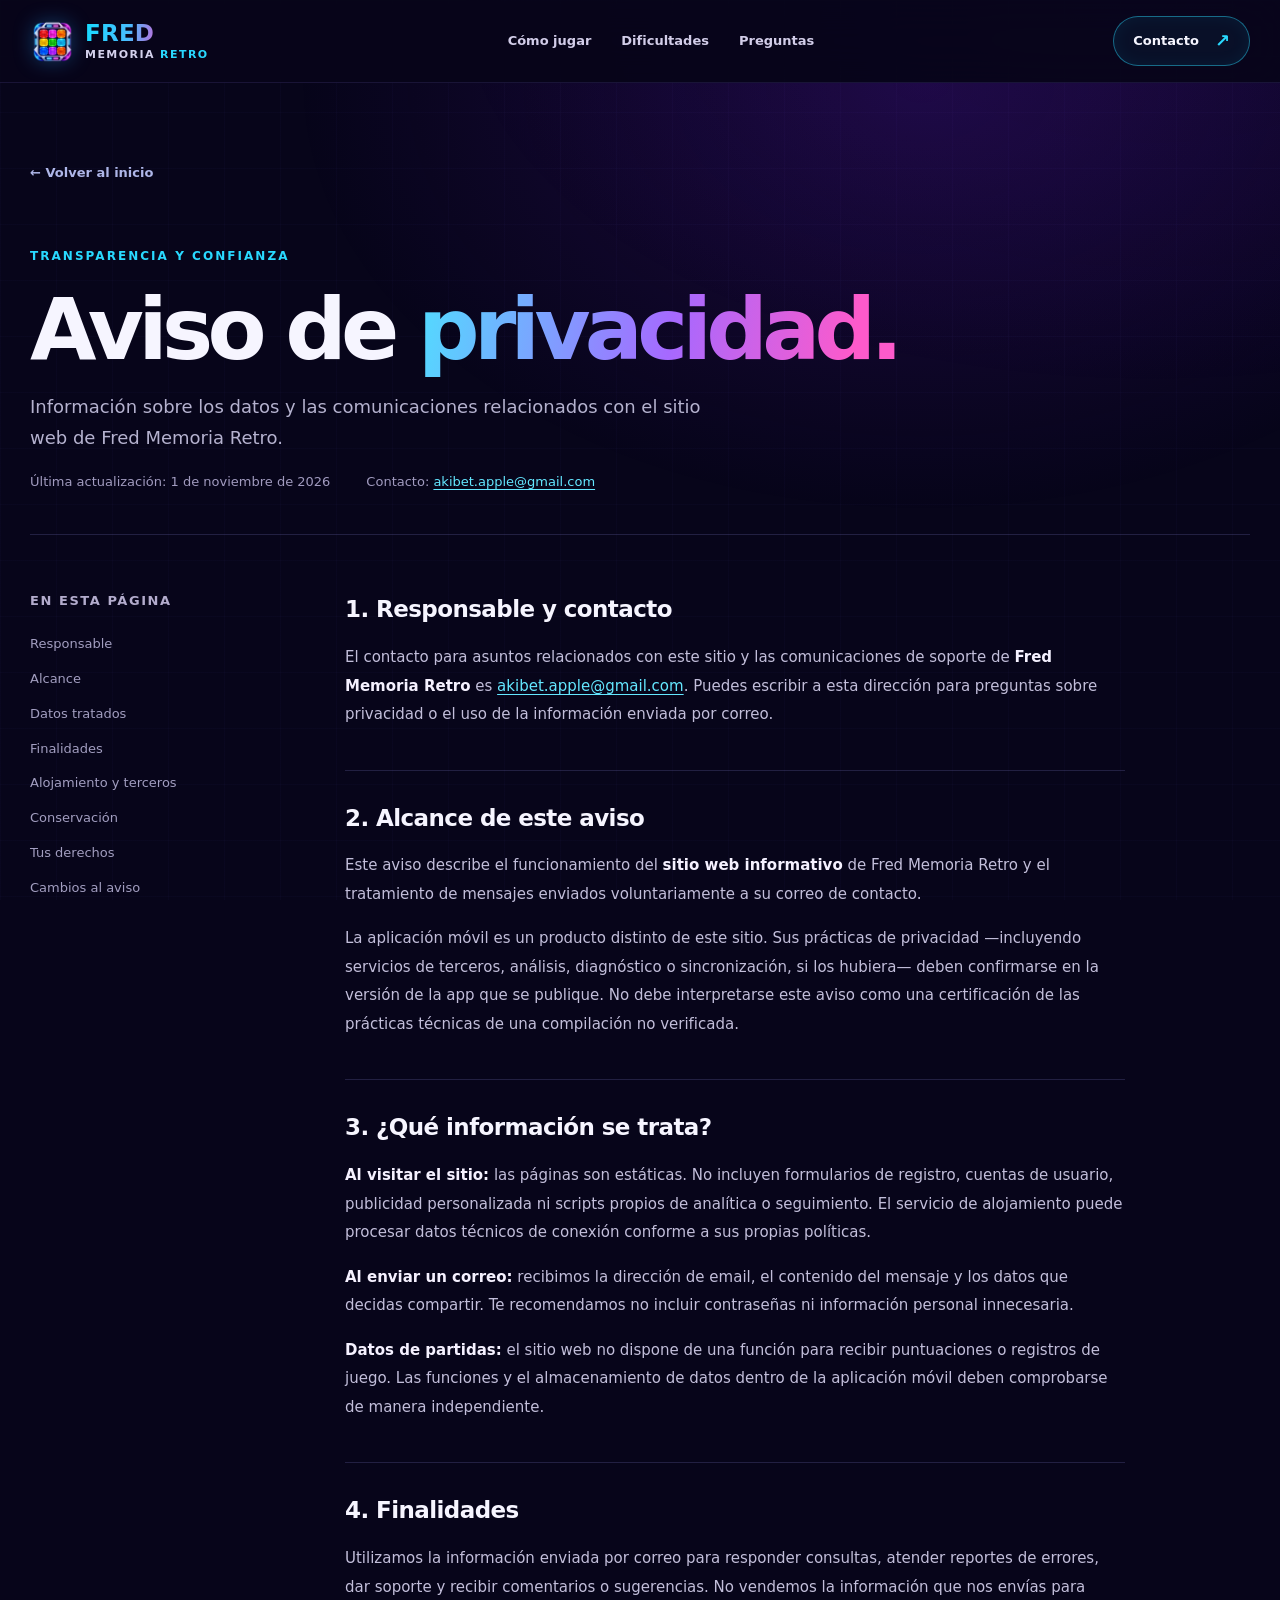
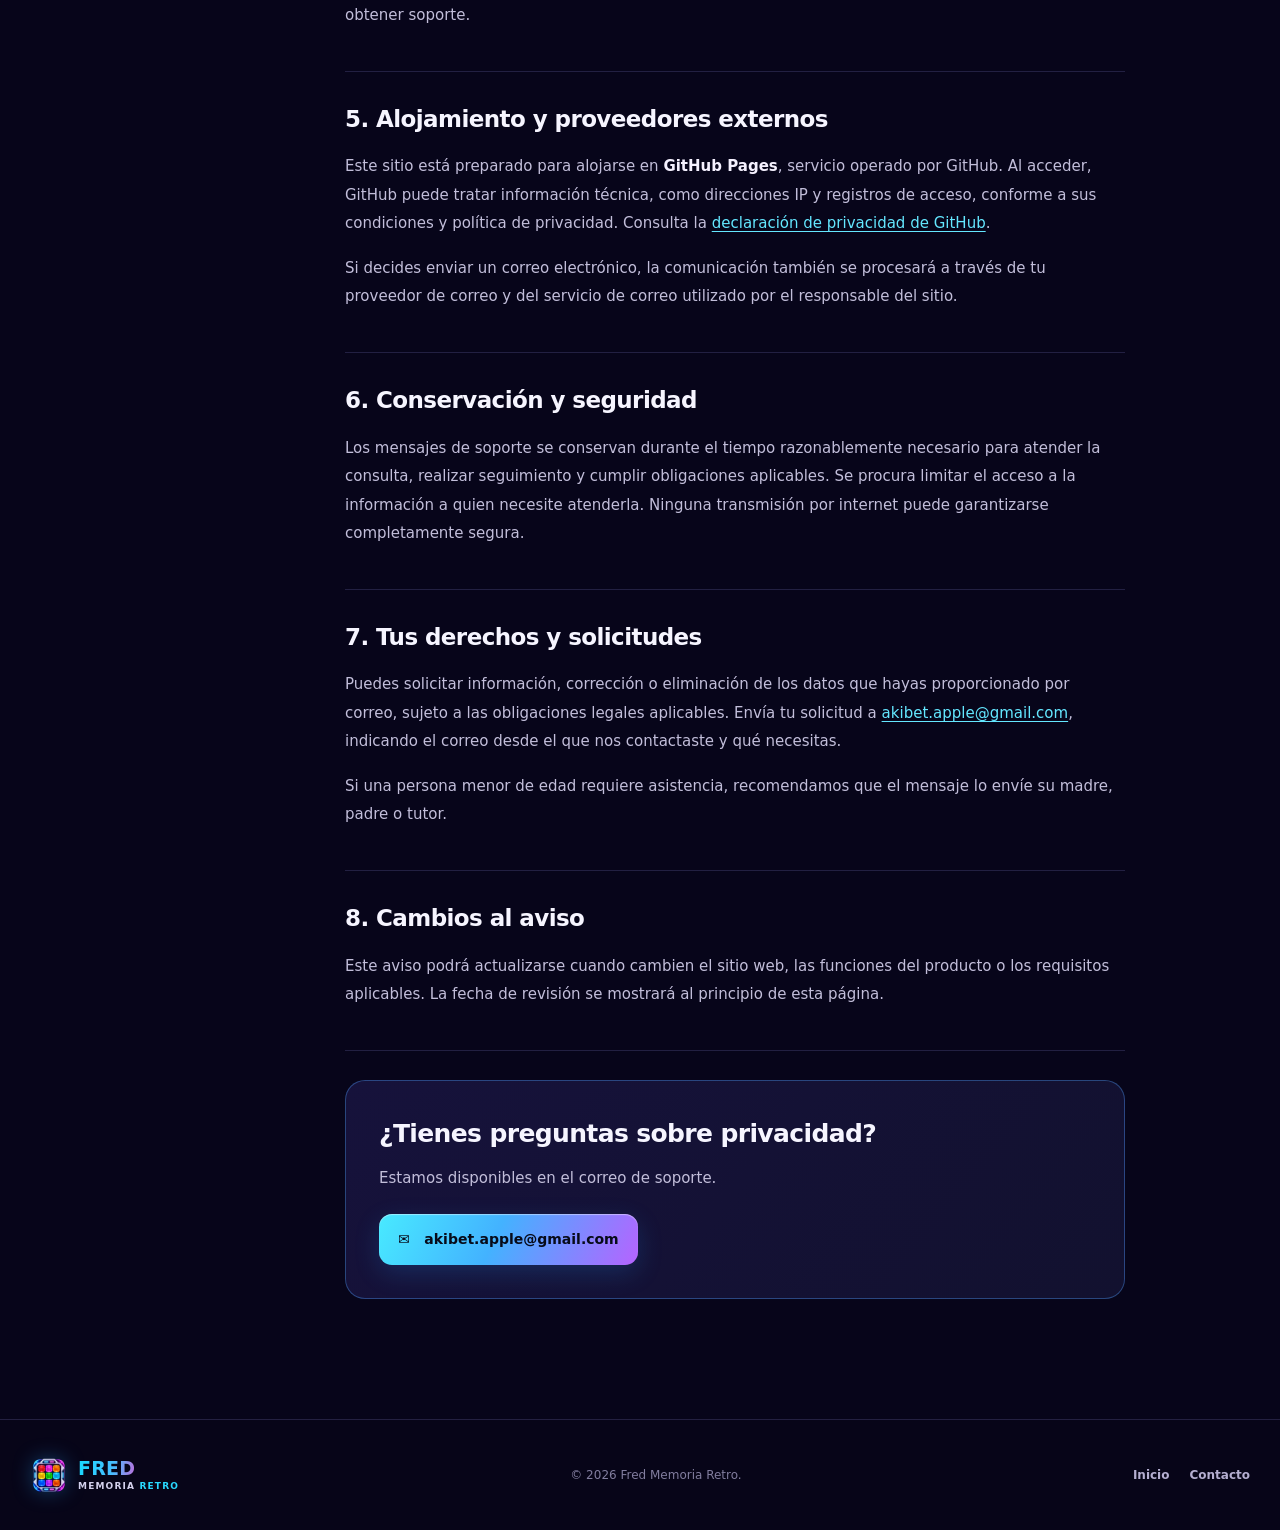
==== privacidad.html @ 67a166d5 "Add files via upload" ====
<!doctype html>
<html lang="es">
<head>
  <meta charset="utf-8">
  <meta name="viewport" content="width=device-width, initial-scale=1">
  <meta name="theme-color" content="#09051c">
  <meta name="description" content="Conoce el aviso de privacidad del sitio oficial de Fred Memoria Retro y cómo se tratan las comunicaciones de soporte.">
  <meta name="color-scheme" content="dark">
  <link rel="icon" type="image/png" href="assets/favicon.png">
  <link rel="stylesheet" href="styles.css">
  <title>Aviso de privacidad | Fred Memoria Retro</title>
</head>
<body>
  <a class="skip-link" href="#contenido">Saltar al contenido</a>
  <div class="site-shell">
    <header class="site-header">
      <div class="container header-inner">
        <a class="brand" href="./" aria-label="Fred Memoria Retro, inicio">
          <img src="assets/favicon.png" alt="" width="45" height="45">
          <span class="brand-name"><strong>FRED</strong><span>MEMORIA <em>RETRO</em></span></span>
        </a>
        <nav class="site-nav" aria-label="Navegación principal"><a href="./#como-jugar">Cómo jugar</a><a href="./#dificultades">Dificultades</a><a href="./#preguntas">Preguntas</a></nav>
        <a class="header-contact" href="mailto:akibet.apple@gmail.com?subject=Privacidad%20Fred%20Memoria%20Retro">Contacto <span aria-hidden="true">↗</span></a>
      </div>
    </header>
    <main id="contenido" class="privacy-main">
      <div class="container privacy-layout">
        <div class="privacy-hero">
          <a class="back-link" href="./">← Volver al inicio</a>
          <span class="section-label">TRANSPARENCIA Y CONFIANZA</span>
          <h1>Aviso de <span class="gradient-title">privacidad.</span></h1>
          <p>Información sobre los datos y las comunicaciones relacionados con el sitio web de Fred Memoria Retro.</p>
          <div class="privacy-meta"><span>Última actualización: 1 de noviembre de 2026</span><span>Contacto: <a href="mailto:akibet.apple@gmail.com">akibet.apple@gmail.com</a></span></div>
        </div>
        <div class="privacy-content">
          <aside class="privacy-sidebar" aria-label="Contenido del aviso"><h2>En esta página</h2><a href="#responsable">Responsable</a><a href="#alcance">Alcance</a><a href="#datos">Datos tratados</a><a href="#finalidades">Finalidades</a><a href="#terceros">Alojamiento y terceros</a><a href="#conservacion">Conservación</a><a href="#derechos">Tus derechos</a><a href="#cambios">Cambios al aviso</a></aside>
          <article class="privacy-article">
            <section id="responsable"><h2>1. Responsable y contacto</h2><p>El contacto para asuntos relacionados con este sitio y las comunicaciones de soporte de <strong>Fred Memoria Retro</strong> es <a href="mailto:akibet.apple@gmail.com">akibet.apple@gmail.com</a>. Puedes escribir a esta dirección para preguntas sobre privacidad o el uso de la información enviada por correo.</p></section>
            <section id="alcance"><h2>2. Alcance de este aviso</h2><p>Este aviso describe el funcionamiento del <strong>sitio web informativo</strong> de Fred Memoria Retro y el tratamiento de mensajes enviados voluntariamente a su correo de contacto.</p><p>La aplicación móvil es un producto distinto de este sitio. Sus prácticas de privacidad —incluyendo servicios de terceros, análisis, diagnóstico o sincronización, si los hubiera— deben confirmarse en la versión de la app que se publique. No debe interpretarse este aviso como una certificación de las prácticas técnicas de una compilación no verificada.</p></section>
            <section id="datos"><h2>3. ¿Qué información se trata?</h2><p><strong>Al visitar el sitio:</strong> las páginas son estáticas. No incluyen formularios de registro, cuentas de usuario, publicidad personalizada ni scripts propios de analítica o seguimiento. El servicio de alojamiento puede procesar datos técnicos de conexión conforme a sus propias políticas.</p><p><strong>Al enviar un correo:</strong> recibimos la dirección de email, el contenido del mensaje y los datos que decidas compartir. Te recomendamos no incluir contraseñas ni información personal innecesaria.</p><p><strong>Datos de partidas:</strong> el sitio web no dispone de una función para recibir puntuaciones o registros de juego. Las funciones y el almacenamiento de datos dentro de la aplicación móvil deben comprobarse de manera independiente.</p></section>
            <section id="finalidades"><h2>4. Finalidades</h2><p>Utilizamos la información enviada por correo para responder consultas, atender reportes de errores, dar soporte y recibir comentarios o sugerencias. No vendemos la información que nos envías para obtener soporte.</p></section>
            <section id="terceros"><h2>5. Alojamiento y proveedores externos</h2><p>Este sitio está preparado para alojarse en <strong>GitHub Pages</strong>, servicio operado por GitHub. Al acceder, GitHub puede tratar información técnica, como direcciones IP y registros de acceso, conforme a sus condiciones y política de privacidad. Consulta la <a href="https://docs.github.com/es/site-policy/privacy-policies/github-general-privacy-statement" target="_blank" rel="noopener noreferrer">declaración de privacidad de GitHub</a>.</p><p>Si decides enviar un correo electrónico, la comunicación también se procesará a través de tu proveedor de correo y del servicio de correo utilizado por el responsable del sitio.</p></section>
            <section id="conservacion"><h2>6. Conservación y seguridad</h2><p>Los mensajes de soporte se conservan durante el tiempo razonablemente necesario para atender la consulta, realizar seguimiento y cumplir obligaciones aplicables. Se procura limitar el acceso a la información a quien necesite atenderla. Ninguna transmisión por internet puede garantizarse completamente segura.</p></section>
            <section id="derechos"><h2>7. Tus derechos y solicitudes</h2><p>Puedes solicitar información, corrección o eliminación de los datos que hayas proporcionado por correo, sujeto a las obligaciones legales aplicables. Envía tu solicitud a <a href="mailto:akibet.apple@gmail.com?subject=Solicitud%20de%20privacidad%20Fred%20Memoria%20Retro">akibet.apple@gmail.com</a>, indicando el correo desde el que nos contactaste y qué necesitas.</p><p>Si una persona menor de edad requiere asistencia, recomendamos que el mensaje lo envíe su madre, padre o tutor.</p></section>
            <section id="cambios"><h2>8. Cambios al aviso</h2><p>Este aviso podrá actualizarse cuando cambien el sitio web, las funciones del producto o los requisitos aplicables. La fecha de revisión se mostrará al principio de esta página.</p></section>
            <div class="privacy-end"><h2>¿Tienes preguntas sobre privacidad?</h2><p>Estamos disponibles en el correo de soporte.</p><a class="btn btn-primary" href="mailto:akibet.apple@gmail.com?subject=Consulta%20de%20privacidad%20Fred%20Memoria%20Retro">✉ &nbsp; akibet.apple@gmail.com</a></div>
          </article>
        </div>
      </div>
    </main>
    <footer class="site-footer"><div class="container footer-inner"><a class="brand footer-brand" href="./" aria-label="Volver al inicio"><img src="assets/favicon.png" alt="" width="38" height="38"><span class="brand-name"><strong>FRED</strong><span>MEMORIA <em>RETRO</em></span></span></a><p>© 2026 Fred Memoria Retro.</p><div class="footer-links"><a href="./">Inicio</a><a href="mailto:akibet.apple@gmail.com">Contacto</a></div></div></footer>
  </div>
</body>
</html>
---- styles.css ----
/* FRED MEMORIA RETRO — sitio estático sin bibliotecas externas */
:root {
  --bg: #07051a;
  --panel: #100c2d;
  --panel-2: #151036;
  --text: #f6f5ff;
  --muted: #b5b2cf;
  --soft: #817d9e;
  --cyan: #29d9ff;
  --pink: #ff43de;
  --purple: #9551ff;
  --orange: #ffc359;
  --green: #50f69c;
  --line: rgba(156, 148, 239, .19);
  --radius: 23px;
  --max: 1220px;
}
*, *::before, *::after { box-sizing: border-box; }
html { scroll-behavior: smooth; scroll-padding-top: 112px; }
body { margin: 0; color: var(--text); background: var(--bg); font-family: system-ui, -apple-system, BlinkMacSystemFont, "Segoe UI", Arial, sans-serif; line-height: 1.6; }
body::before { content: ""; position: fixed; inset: 0; pointer-events: none; z-index: -1; background: radial-gradient(ellipse 1000px 550px at 90% 0%, rgba(72,16,163,.12), transparent 70%), linear-gradient(rgba(81,79,184,.045) 1px, transparent 1px), linear-gradient(90deg, rgba(81,79,184,.045) 1px, transparent 1px); background-size: auto, 56px 56px, 56px 56px; }
img { max-width: 100%; height: auto; }
a { color: inherit; text-decoration: none; }
button, a { -webkit-tap-highlight-color: transparent; }
a:focus-visible, summary:focus-visible { outline: 3px solid var(--cyan); outline-offset: 4px; border-radius: 4px; }
figure, h1, h2, h3, p { margin-top: 0; }
.container { width: min(calc(100% - 56px), var(--max)); margin-inline: auto; }
.skip-link { position: fixed; z-index: 500; inset: 10px auto auto 10px; padding: 12px 18px; border-radius: 12px; background: white; color: #110e24; transform: translateY(-160%); }
.skip-link:focus { transform: translateY(0); }
.visually-hidden { position: absolute !important; width: 1px; height: 1px; padding: 0; margin: -1px; overflow: hidden; clip: rect(0, 0, 0, 0); white-space: nowrap; border: 0; }
.site-shell { overflow: clip; }
.site-header { position: sticky; top: 0; z-index: 100; border-bottom: 1px solid rgba(146,130,255,.13); background: rgba(8,6,26,.83); backdrop-filter: blur(22px); -webkit-backdrop-filter: blur(22px); }
.header-inner { display: flex; align-items: center; gap: 36px; min-height: 82px; }
.brand { display: inline-flex; align-items: center; gap: 10px; flex: none; }
.brand img { width: 45px; height: 45px; object-fit: contain; filter: drop-shadow(0 0 10px rgba(36,169,255,.32)); }
.brand-name { display: flex; flex-direction: column; font-weight: 900; line-height: 1; letter-spacing: -.04em; }
.brand-name strong { font-size: 23px; letter-spacing: .01em; line-height: 1; background: linear-gradient(100deg,#17dbff,#47bdff 35%,#fa45c8 69%,#ffcf53); -webkit-background-clip: text; background-clip: text; color: transparent; }
.brand-name span { margin-top: 4px; font-size: 11px; letter-spacing: .13em; color: #d4d1ec; }
.brand-name em { font-style: normal; color: var(--cyan); }
.site-nav { display: flex; flex: 1; justify-content: center; gap: clamp(15px,2.4vw,30px); white-space: nowrap; }
.site-nav a { color: #d2cde9; font-weight: 650; font-size: 13px; transition: color .2s; }
.site-nav a:hover, .footer-links a:hover, .privacy-sidebar a:hover { color: var(--cyan); }
.header-contact { display: inline-flex; gap: 16px; align-items: center; justify-content: center; border: 1px solid rgba(41,217,255,.45); border-radius: 50px; padding: 10px 19px; font-size: 13px; font-weight: 800; background: rgba(41,217,255,.06); box-shadow: inset 0 0 17px rgba(41,217,255,.06); }
.header-contact span { color: var(--cyan); font-size: 18px; }
.header-contact:hover { border-color: var(--cyan); background: rgba(41,217,255,.13); }
.hero { position: relative; padding: 92px 0 86px; background: radial-gradient(ellipse 700px 550px at 78% 42%, rgba(56,18,154,.25), transparent 75%); }
.ambient { position: absolute; pointer-events: none; width: 410px; height: 410px; filter: blur(95px); opacity: .22; border-radius: 50%; }
.ambient-one { top: 0; right: -190px; background: #ac29ff; }
.ambient-two { bottom: 8%; left: -240px; background: #036fff; }
.hero-content { position: relative; display: grid; grid-template-columns: minmax(0,.91fr) minmax(0,1.09fr); align-items: center; gap: 28px; }
.hero-copy { position: relative; z-index: 2; padding: 20px 0; }
.eyebrow, .section-label { display: inline-flex; align-items: center; gap: 10px; color: var(--cyan); font-size: 12px; font-weight: 900; letter-spacing: .17em; }
.eyebrow { padding: 8px 14px; border: 1px solid rgba(41,217,255,.26); border-radius: 30px; color: #94edff; background: rgba(18,91,153,.13); }
.eyebrow-dot, .live-light { width: 7px; height: 7px; background: var(--green); box-shadow: 0 0 14px var(--green); border-radius: 50%; display: inline-block; }
.hero h1 { max-width: 680px; font-size: clamp(47px,5.25vw,78px); line-height: 1.055; letter-spacing: -.065em; margin: 26px 0 23px; font-weight: 900; }
.gradient-title { background: linear-gradient(100deg,#51ddff 0%,#a669ff 53%,#fd5acb 90%); color: transparent; -webkit-background-clip: text; background-clip: text; }
.hero-copy > p { max-width: 480px; color: #bcb9d5; font-size: 17px; line-height: 1.83; margin-bottom: 31px; }
.hero-copy > p strong { color: #f5f2ff; }
.hero-actions { display: flex; flex-wrap: wrap; gap: 12px; }
.btn { display: inline-flex; justify-content: center; align-items: center; min-height: 51px; padding: 13px 19px; gap: 12px; border-radius: 13px; font-weight: 850; line-height: 1.2; font-size: 14px; transition: transform .2s, background-color .2s, box-shadow .2s; }
.btn:hover { transform: translateY(-3px); }
.btn-primary { color: #070b1a; background: linear-gradient(115deg,#48eaff,#43b2ff 45%,#b663ff); box-shadow: 0 8px 26px rgba(36,147,255,.19), inset 0 1px 1px rgba(255,255,255,.45); }
.btn-primary:hover { box-shadow: 0 9px 36px rgba(63,178,255,.36); }
.btn-outline { border: 1px solid rgba(165,156,244,.37); background: rgba(255,255,255,.035); color: #f8f7ff; }
.btn-outline:hover { background: rgba(155,133,255,.15); }
.hero-mini-stats { display: flex; gap: 16px; align-items: center; margin-top: 36px; color: #9792b5; font-size: 12px; font-weight: 750; text-transform: uppercase; letter-spacing: .045em; }
.hero-mini-stats b { color: var(--orange); font-size: 20px; margin-right: 5px; }
.tiny-divider { width: 1px; height: 22px; background: rgba(154,147,244,.3); }
.hero-art { position: relative; margin: 0 -35px 0 0; border: 1px solid rgba(78,112,248,.36); background: #0d0733; border-radius: 27px; overflow: hidden; transform: perspective(1000px) rotateY(-3deg); box-shadow: 0 34px 100px rgba(4,3,17,.7), 0 0 65px rgba(118,38,242,.13); }
.hero-art::after { content: ""; pointer-events: none; position: absolute; inset: 0; background: linear-gradient(0deg, rgba(7,5,28,.64) 0%,transparent 28%); }
.hero-art img { display: block; width: 100%; height: auto; }
.hero-art figcaption { position: absolute; z-index: 1; left: 24px; bottom: 17px; display: flex; gap: 10px; align-items: center; font-size: 10px; letter-spacing: .2em; font-weight: 900; color: #e2def6; }
.floating-icon { position: absolute; z-index: 2; display: grid; place-items: center; width: 124px; aspect-ratio: 1; padding: 10px; border-radius: 24px; border: 1px solid rgba(255,255,255,.18); background: linear-gradient(180deg,rgba(12,11,40,.92),rgba(19,15,56,.82)); box-shadow: 0 18px 40px rgba(5,4,20,.45), 0 0 32px rgba(54,195,255,.15); backdrop-filter: blur(10px); -webkit-backdrop-filter: blur(10px); }
.floating-icon::after { content: ""; position: absolute; inset: 0; border-radius: inherit; pointer-events: none; box-shadow: inset 0 0 0 1px rgba(255,255,255,.05); }
.floating-icon img { width: 100%; height: 100%; object-fit: contain; filter: drop-shadow(0 0 14px rgba(71,157,255,.15)); }
.floating-icon span { position: absolute; left: 10px; right: 10px; bottom: 10px; text-align: center; font-size: 10px; font-weight: 900; letter-spacing: .15em; color: #ecf7ff; text-shadow: 0 1px 10px rgba(0,0,0,.5); }
.icon-board { top: 22px; right: 22px; }
.icon-trophy { right: 22px; bottom: 56px; }
.floating-icon:hover { transform: translateY(-4px); }
.hero-bottom-line { position: absolute; inset: auto 0 0; height: 1px; background: linear-gradient(90deg,transparent,rgba(85,106,255,.42),rgba(245,56,221,.35),transparent); }
.feature-strip { border-bottom: 1px solid var(--line); background: #0b0821; }
.feature-strip-inner { min-height: 79px; display: flex; align-items: center; justify-content: space-between; gap: 22px; }
.feature-strip span { white-space: nowrap; color: #b5b1d2; font-size: 12px; font-weight: 850; letter-spacing: .13em; }
.diamond { display: inline-block; width: 8px; height: 8px; background: var(--pink); transform: rotate(45deg); margin-right: 16px; box-shadow: 0 0 12px rgba(255,67,222,.8); }
.feature-strip span:nth-child(2) .diamond { background: var(--cyan); box-shadow: 0 0 12px rgba(41,217,255,.8); }
.feature-strip span:nth-child(3) .diamond { background: var(--orange); box-shadow: 0 0 12px rgba(255,195,89,.8); }
.section { padding: 105px 0; }
.split-section { display: grid; grid-template-columns: minmax(0,.82fr) minmax(0,1.18fr); align-items: center; gap: clamp(30px,5vw,76px); }
.section h2 { font-size: clamp(36px,4.6vw,60px); line-height: 1.12; letter-spacing: -.05em; font-weight: 900; margin: 18px 0 22px; }
.text-cyan { color: var(--cyan); }
.text-pink { color: #ff6de2; }
.section-lede, .section-heading > p, .gallery-heading > p, .faq-intro > p { font-size: 16px; line-height: 1.82; color: var(--muted); }
.steps { list-style: none; padding: 0; margin: 31px 0 0; }
.steps li { display: flex; gap: 17px; padding: 22px 0; border-top: 1px solid var(--line); }
.steps li:last-child { border-bottom: 1px solid var(--line); }
.step-num { flex: 0 0 45px; height: 45px; display: grid; place-items: center; border: 1px solid rgba(41,217,255,.3); background: #0e1e39; color: #68eaff; border-radius: 13px; font-weight: 900; font-size: 14px; }
.steps h3 { margin: 1px 0 4px; font-size: 17px; }
.steps p { margin: 0; font-size: 14px; color: var(--muted); line-height: 1.7; }
.art-frame { position: relative; margin: 0; padding: 9px; border: 1px solid rgba(88,105,238,.36); background: linear-gradient(145deg,rgba(87,46,179,.35),rgba(20,14,63,.6)); border-radius: 27px; box-shadow: 0 25px 75px rgba(3,2,18,.32),0 0 50px rgba(151,50,248,.1); }
.art-frame img { display: block; border-radius: 20px; width: 100%; }
.art-frame figcaption, .modes-image figcaption { padding: 13px 9px 4px; text-align: center; font-size: 10px; letter-spacing: .15em; font-weight: 850; color: #9e96c6; }
.section-modes { position: relative; background: linear-gradient(180deg,#09061e,#110a32 56%,#0b071e); border-block: 1px solid rgba(149,81,255,.1); }
.section-modes::before { content: ""; position: absolute; inset: 0; z-index: 0; pointer-events: none; background: radial-gradient(ellipse 700px 380px at 50% 26%, rgba(107,37,242,.11),transparent 80%); }
.section-modes .container { position: relative; }
.section-heading { margin-bottom: 39px; }
.section-heading.centered { max-width: 800px; text-align: center; margin: 0 auto 43px; }
.section-heading h2 { margin-bottom: 16px; }
.section-heading > p { margin: 0; }
.mode-grid { display: grid; grid-template-columns: repeat(4,minmax(0,1fr)); gap: 16px; }
.mode-card { --tone:#ff55da; --tone-bg:rgba(255,85,218,.12); min-height: 296px; padding: 23px 21px 19px; border: 1px solid rgba(255,85,218,.42); border-radius: 21px; background: linear-gradient(160deg,var(--tone-bg),rgba(15,13,43,.86) 63%); box-shadow: inset 0 1px 0 rgba(255,255,255,.045); display: flex; flex-direction: column; transition: transform .2s, box-shadow .2s; }
.mode-card:hover { transform: translateY(-6px); box-shadow: 0 15px 40px rgba(4,3,18,.38),0 0 31px var(--tone-bg); }
.mode-card.apprentice { --tone: #39caff; --tone-bg:rgba(43,195,255,.12); border-color: rgba(57,202,255,.4); }
.mode-card.adventurer { --tone: #43f3a1; --tone-bg:rgba(67,243,161,.10); border-color: rgba(67,243,161,.39); }
.mode-card.expert { --tone: #ffb65f; --tone-bg:rgba(255,182,95,.10); border-color: rgba(255,182,95,.4); }
.mode-top { display: flex; justify-content: space-between; align-items: flex-start; gap: 8px; }
.mode-icon { display: grid; place-items: center; width: 52px; height: 52px; border: 1px solid var(--tone); border-radius: 16px; color: var(--tone); background: var(--tone-bg); font-size: 31px; text-shadow: 0 0 17px var(--tone); }
.mode-multiplier { color: var(--tone); font-weight: 950; font-size: 10px; letter-spacing: .07em; padding: 7px 9px; border: 1px solid var(--tone-bg); border-radius: 20px; background: var(--tone-bg); white-space: nowrap; }
.mode-card h3 { font-size: 23px; line-height: 1.1; margin: 24px 0 8px; letter-spacing: -.03em; }
.mode-card > p { color: var(--muted); font-size: 13px; line-height: 1.65; margin-bottom: 25px; }
.mode-spec { display: flex; align-items: center; gap: 7px; flex-wrap: wrap; margin-top: auto; }
.mode-spec span { padding: 5px 9px; border: 1px solid rgba(197,185,255,.18); border-radius: 7px; color: #ddd9fa; font-size: 11px; font-weight: 750; }
.modes-image { max-width: 810px; margin: 45px auto 0; padding: 8px 8px 0; border-radius: 23px; border: 1px solid rgba(109,65,227,.29); background: rgba(19,13,52,.65); }
.modes-image img { width: 100%; display: block; border-radius: 15px; }
.modes-image figcaption { padding: 13px 8px; }
.gallery-heading { display: flex; justify-content: space-between; align-items: end; gap: 38px; }
.gallery-heading h2 { margin-bottom: 0; }
.gallery-heading > p { flex: 0 0 350px; font-size: 15px; margin-bottom: 8px; }
.gallery-grid { display: grid; grid-template-columns: 1.6fr 1fr 1fr; gap: 15px; }
.gallery-shot { position: relative; min-width: 0; min-height: 250px; display: block; overflow: hidden; border: 1px solid rgba(152,143,255,.22); background: radial-gradient(ellipse at center,#271057,#0a0628 80%); border-radius: 22px; }
.gallery-shot img { width: 100%; height: 100%; display: block; object-fit: cover; transition: transform .4s; }
.gallery-shot:hover img { transform: scale(1.035); }
.gallery-small img { object-fit: contain; padding: 6%; }
.gallery-shot::after { content: ""; position: absolute; inset: 40% 0 0; pointer-events: none; background: linear-gradient(transparent,rgba(4,2,21,.85)); }
.gallery-shot > span { position: absolute; bottom: 18px; left: 17px; right: 17px; z-index: 1; font-size: 11px; font-weight: 950; letter-spacing: .11em; display: flex; justify-content: space-between; gap: 8px; }
.gallery-shot b { color: var(--cyan); font-size: 16px; }
.section-gallery { padding-top: 78px; }
.section-faq { background: #0b0821; border-block: 1px solid var(--line); }
.faq-wrap { display: grid; grid-template-columns: minmax(0,.68fr) minmax(0,1.32fr); gap: clamp(24px,7vw,115px); }
.faq-intro h2 { margin-bottom: 18px; }
.faq-intro > p { max-width: 330px; }
.text-link { display: inline-block; margin-top: 13px; color: var(--cyan); font-size: 14px; font-weight: 800; border-bottom: 1px solid rgba(41,217,255,.5); padding-bottom: 5px; }
.faq-list { border-top: 1px solid var(--line); }
.faq-list details { border-bottom: 1px solid var(--line); padding: 0 10px; }
.faq-list summary { display: flex; justify-content: space-between; align-items: center; cursor: pointer; list-style: none; gap: 18px; padding: 22px 0; font-size: 16px; font-weight: 800; }
.faq-list summary::-webkit-details-marker { display: none; }
.faq-list summary::after { content: "+"; color: var(--cyan); font-size: 25px; line-height: 1; font-weight: 500; }
.faq-list details[open] summary::after { content: "−"; }
.faq-list details p { color: #b3aecf; font-size: 14px; line-height: 1.8; padding: 0 40px 23px 0; margin: 0; }
.faq-list details a { color: #6de8ff; text-decoration: underline; text-underline-offset: 3px; }
.contact-section { padding: 110px 0; }
.contact-panel { position: relative; display: flex; align-items: center; gap: 15px; min-height: 390px; padding: 48px 60px; border: 1px solid rgba(88,132,255,.43); border-radius: 29px; overflow: hidden; background: radial-gradient(ellipse 800px 450px at 110% 0%,rgba(108,20,222,.42),transparent 75%),linear-gradient(120deg,#0f1539,#101034 55%,#1d0b43); box-shadow: 0 30px 100px rgba(2,2,15,.4),inset 0 1px 0 rgba(255,255,255,.075); }
.contact-glow { position: absolute; inset: 0; pointer-events: none; background: radial-gradient(ellipse 450px 330px at 83% 50%,rgba(211,38,243,.14),transparent 90%); }
.contact-content { position: relative; z-index: 1; max-width: 565px; }
.contact-content h2 { font-size: clamp(44px,5vw,68px); margin: 16px 0 12px; }
.contact-content p { max-width: 460px; color: #c5c0de; margin: 0 0 25px; }
.contact-email { display: block; margin-top: 16px; color: #92edff; font-size: 14px; width: fit-content; }
.contact-email:hover { text-decoration: underline; }
.contact-trophy { position: absolute; right: -12px; bottom: -105px; width: 430px; height: auto; max-width: 48%; filter: drop-shadow(0 0 44px rgba(202,34,255,.25)); }
.site-footer { background: #070518; border-top: 1px solid var(--line); }
.footer-inner { display: flex; gap: 25px; align-items: center; justify-content: space-between; min-height: 110px; }
.footer-brand img { width: 38px; height: 38px; }
.footer-brand .brand-name strong { font-size: 19px; }
.footer-brand .brand-name span { font-size: 9px; }
.footer-inner > p { margin: 0; color: var(--soft); font-size: 12px; }
.footer-links { display: flex; gap: 20px; align-items: center; flex-wrap: wrap; }
.footer-links a { color: #b5afd1; font-size: 12px; font-weight: 750; transition: color .2s; }
/* Aviso de privacidad */
.privacy-main { padding: 80px 0 120px; background: radial-gradient(ellipse 800px 550px at 72% 0%,rgba(105,27,205,.21),transparent 78%); }
.back-link { display: block; width: fit-content; margin-bottom: 58px; color: #aeb6e8; font-weight: 750; font-size: 13px; }
.back-link:hover { color: var(--cyan); }
.privacy-hero { border-bottom: 1px solid var(--line); padding-bottom: 42px; }
.privacy-hero h1 { font-size: clamp(43px,7vw,86px); letter-spacing: -.066em; line-height: 1.06; margin: 17px 0 15px; }
.privacy-hero > p { color: var(--muted); max-width: 680px; font-size: 18px; line-height: 1.75; }
.privacy-meta { display: flex; gap: 17px 36px; flex-wrap: wrap; color: #a19bbf; font-size: 13px; }
.privacy-meta a, .privacy-article a { color: #64e7ff; text-decoration: underline; text-underline-offset: 3px; overflow-wrap: anywhere; }
.privacy-content { display: grid; grid-template-columns: 235px minmax(0,1fr); gap: 80px; margin-top: 56px; }
.privacy-sidebar { position: sticky; align-self: start; top: 118px; display: flex; flex-direction: column; gap: 14px; }
.privacy-sidebar h2 { font-size: 13px; color: #b3accd; text-transform: uppercase; letter-spacing: .12em; margin: 0 0 8px; }
.privacy-sidebar a { font-size: 13px; color: #a29ec0; transition: color .2s; }
.privacy-article { max-width: 780px; }
.privacy-article section { scroll-margin-top: 120px; padding-bottom: 25px; margin-bottom: 29px; border-bottom: 1px solid var(--line); }
.privacy-article h2 { letter-spacing: -.025em; font-size: 23px; margin: 0 0 15px; }
.privacy-article p { color: #c2beda; margin: 0 0 16px; line-height: 1.9; font-size: 15px; }
.privacy-article p strong { color: #f5f1ff; }
.privacy-end { padding: 33px; background: linear-gradient(130deg,#16123b,#12112f); border: 1px solid rgba(80,161,255,.37); border-radius: 20px; }
.privacy-end h2 { font-size: 25px; margin-bottom: 10px; }
.privacy-end p { margin-bottom: 22px; }
.privacy-end .btn { text-decoration: none; color: #070b1a; }
@media (max-width: 1120px) {
  .header-inner { gap: 19px; }
  .site-nav { gap: 14px; }
  .hero-art { margin-right: 0; transform: none; }
  .hero h1 { font-size: clamp(45px,5vw,66px); }
  .hero-mini-stats { gap: 11px; }
  .mode-card { padding: 19px 16px; }
  .mode-card h3 { font-size: 21px; }
  .mode-multiplier { font-size: 9px; }
}
@media (max-width: 900px) {
  .site-nav { justify-content: flex-end; }
  .floating-icon { width: 105px; border-radius: 20px; }
  .header-contact { display: none; }
  .hero { padding: 65px 0 70px; }
  .hero-content { grid-template-columns: 1fr; }
  .hero-copy { text-align: center; padding: 0; }
  .hero-copy > p { margin-left: auto; margin-right: auto; }
  .hero-actions, .hero-mini-stats { justify-content: center; }
  .hero-art { width: min(100%,750px); margin: 25px auto 0; }
  .split-section { grid-template-columns: 1fr; }
  .how-art { max-width: 720px; margin: 0 auto; }
  .mode-grid { grid-template-columns: repeat(2,minmax(0,1fr)); }
  .mode-card { min-height: 240px; }
  .gallery-grid { grid-template-columns: repeat(2,minmax(0,1fr)); }
  .gallery-large { grid-column: 1 / -1; }
  .gallery-shot { min-height: 270px; }
  .gallery-large { max-height: 480px; }
  .gallery-heading { align-items: start; }
  .gallery-heading > p { flex-basis: 275px; }
  .faq-wrap { grid-template-columns: 1fr; gap: 35px; }
  .faq-intro h2 br { display: none; }
  .faq-intro > p { max-width: none; }
  .contact-trophy { right: -30px; max-width: 47%; }
  .contact-content { max-width: 65%; }
  .privacy-content { gap: 35px; grid-template-columns: 170px minmax(0,1fr); }
}
@media (max-width: 670px) {
  html { scroll-padding-top: 135px; }
  .floating-icon { width: 84px; padding: 7px; border-radius: 16px; }
  .floating-icon span { font-size: 8px; left: 6px; right: 6px; bottom: 6px; }
  .icon-board { top: 10px; right: 10px; }
  .icon-trophy { right: 10px; bottom: 38px; }
  .container { width: min(calc(100% - 34px), var(--max)); }
  .header-inner { min-height: 110px; display: grid; grid-template-columns: 1fr; grid-template-rows: 60px 45px; gap: 0; }
  .brand { justify-self: center; }
  .brand img { width: 38px; height: 38px; }
  .brand-name strong { font-size: 21px; }
  .site-nav { align-self: stretch; justify-content: start; width: 100%; gap: 25px; overflow-x: auto; padding-bottom: 4px; scrollbar-width: none; }
  .site-nav::-webkit-scrollbar { display: none; }
  .site-nav a { flex: none; font-size: 12px; padding: 9px 0; }
  .hero { padding: 51px 0 52px; }
  .hero h1 { font-size: clamp(41px,9vw,59px); margin: 20px 0; }
  .hero-copy > p { font-size: 15px; line-height: 1.75; }
  .hero-actions { gap: 10px; }
  .btn { font-size: 13px; }
  .hero-mini-stats { margin-top: 25px; gap: 11px; font-size: 10px; }
  .hero-mini-stats b { font-size: 15px; }
  .hero-art { margin-top: 30px; border-radius: 18px; }
  .hero-art figcaption { font-size: 9px; bottom: 12px; left: 14px; }
  .feature-strip-inner { min-height: 60px; overflow-x: auto; justify-content: start; gap: 24px; scrollbar-width: none; }
  .feature-strip span { font-size: 10px; }
  .section { padding: 70px 0; }
  .section h2 { font-size: clamp(33px,8vw,47px); }
  .section-lede { font-size: 15px; }
  .gallery-heading { display: block; }
  .gallery-heading > p { margin-top: 22px; }
  .gallery-shot { min-height: 190px; border-radius: 16px; }
  .gallery-large { min-height: 220px; }
  .gallery-shot > span { font-size: 9px; bottom: 12px; left: 12px; right: 12px; }
  .contact-panel { min-height: 0; padding: 41px 26px 220px; text-align: center; justify-content: center; }
  .contact-content { max-width: 100%; }
  .contact-content p { font-size: 14px; }
  .contact-trophy { left: 50%; right: auto; bottom: -80px; width: 290px; max-width: 85%; transform: translateX(-50%); }
  .contact-email { margin: 14px auto 0; }
  .footer-inner { padding-block: 28px; min-height: 0; flex-direction: column; gap: 16px; text-align: center; }
  .footer-links { justify-content: center; }
  .privacy-main { padding: 42px 0 70px; }
  .back-link { margin-bottom: 35px; }
  .privacy-hero h1 { font-size: clamp(40px,10vw,58px); }
  .privacy-hero > p { font-size: 15px; }
  .privacy-content { display: block; margin-top: 36px; }
  .privacy-sidebar { display: none; }
  .privacy-article h2 { font-size: 21px; }
  .privacy-article p { font-size: 14px; }
  .privacy-end { padding: 26px 18px; }
}
@media (max-width: 430px) {
  .hero-actions .btn { width: 100%; }
  .floating-icon { width: 68px; border-radius: 14px; }
  .icon-trophy { bottom: 34px; }
  .hero-mini-stats { gap: 8px; }
  .hero-mini-stats span:last-child { max-width: 110px; }
  .mode-grid { gap: 11px; }
  .mode-card { padding: 15px 12px; min-height: 267px; }
  .mode-icon { width: 40px; height: 40px; font-size: 24px; border-radius: 12px; }
  .mode-multiplier { padding: 5px 7px; font-size: 9px; }
  .mode-card h3 { font-size: 19px; margin-top: 22px; }
  .mode-card > p { font-size: 12px; }
  .mode-spec span { font-size: 10px; }
  .gallery-grid { gap: 10px; }
  .gallery-shot { min-height: 160px; }
  .gallery-large { min-height: 200px; }
  .faq-list summary { font-size: 14px; }
}
@media (prefers-reduced-motion: reduce) { html { scroll-behavior: auto; } .btn, .mode-card, .gallery-shot img { transition: none; } }
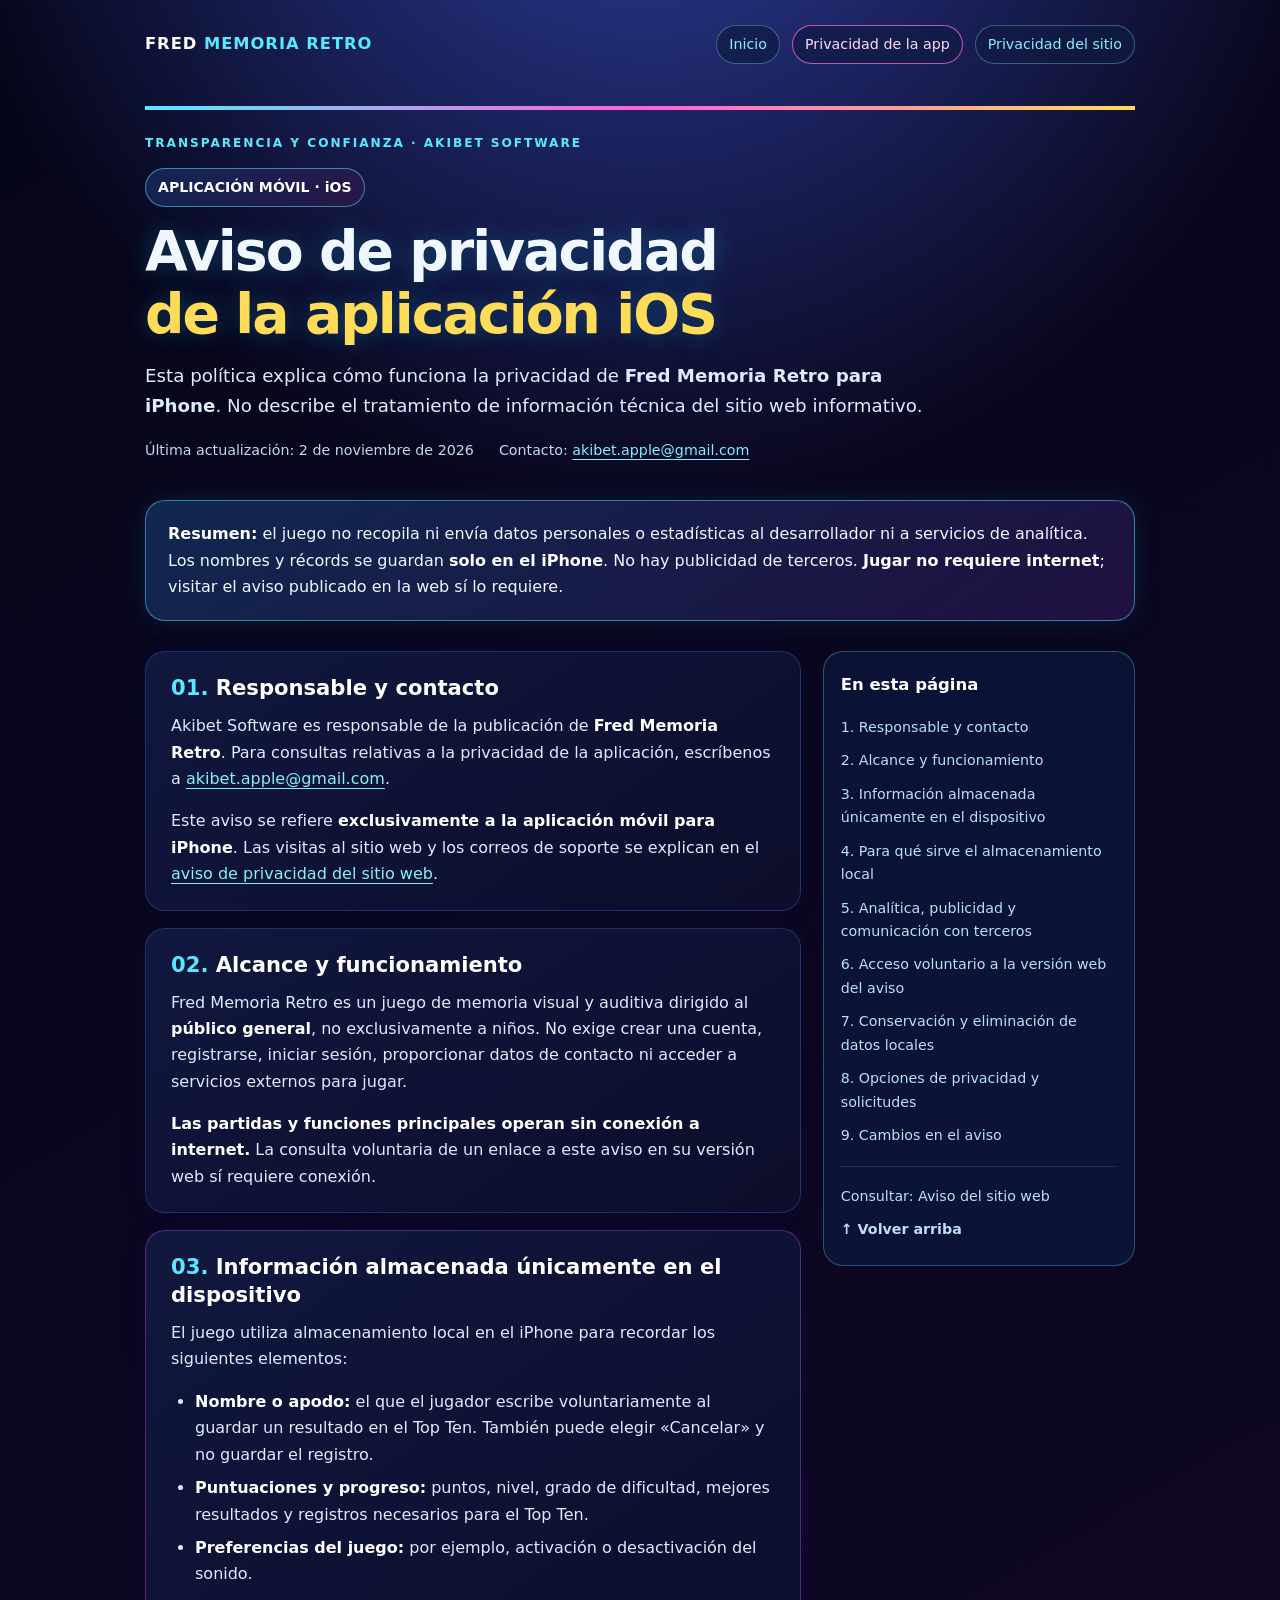
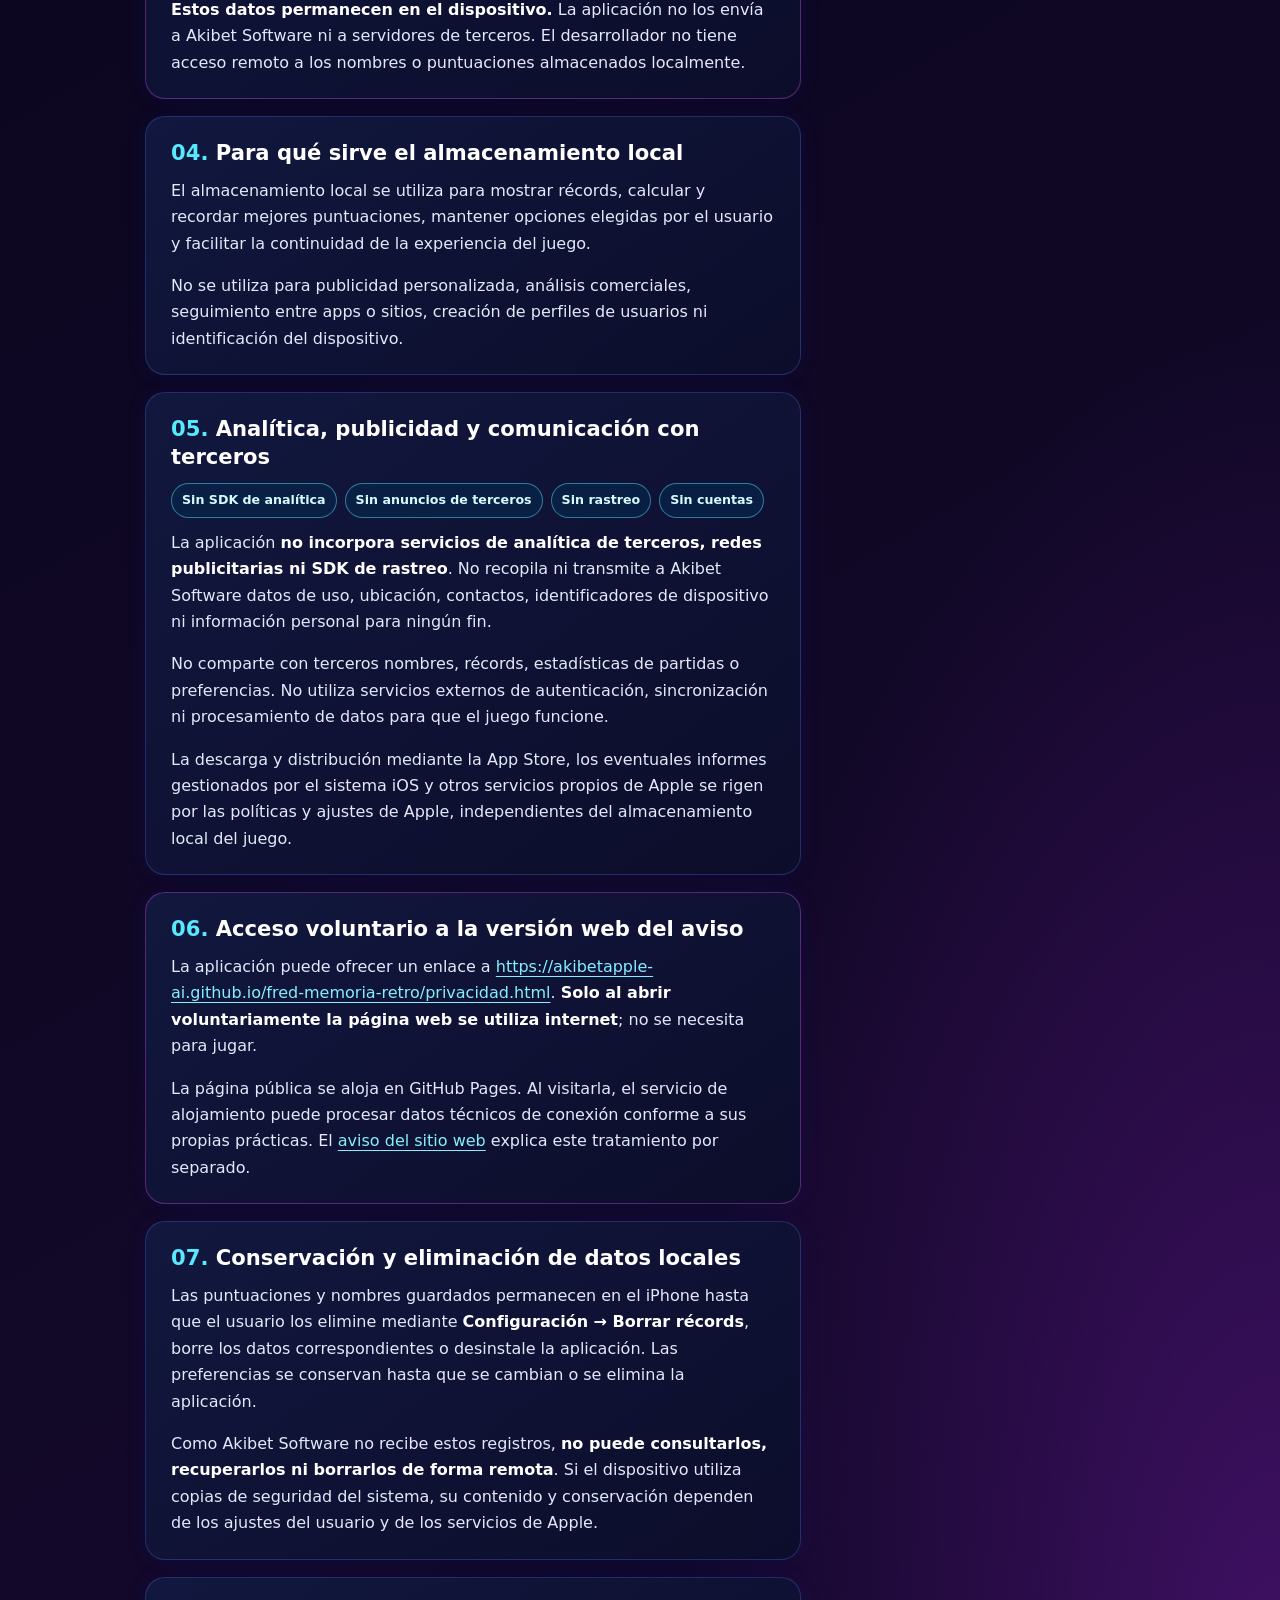
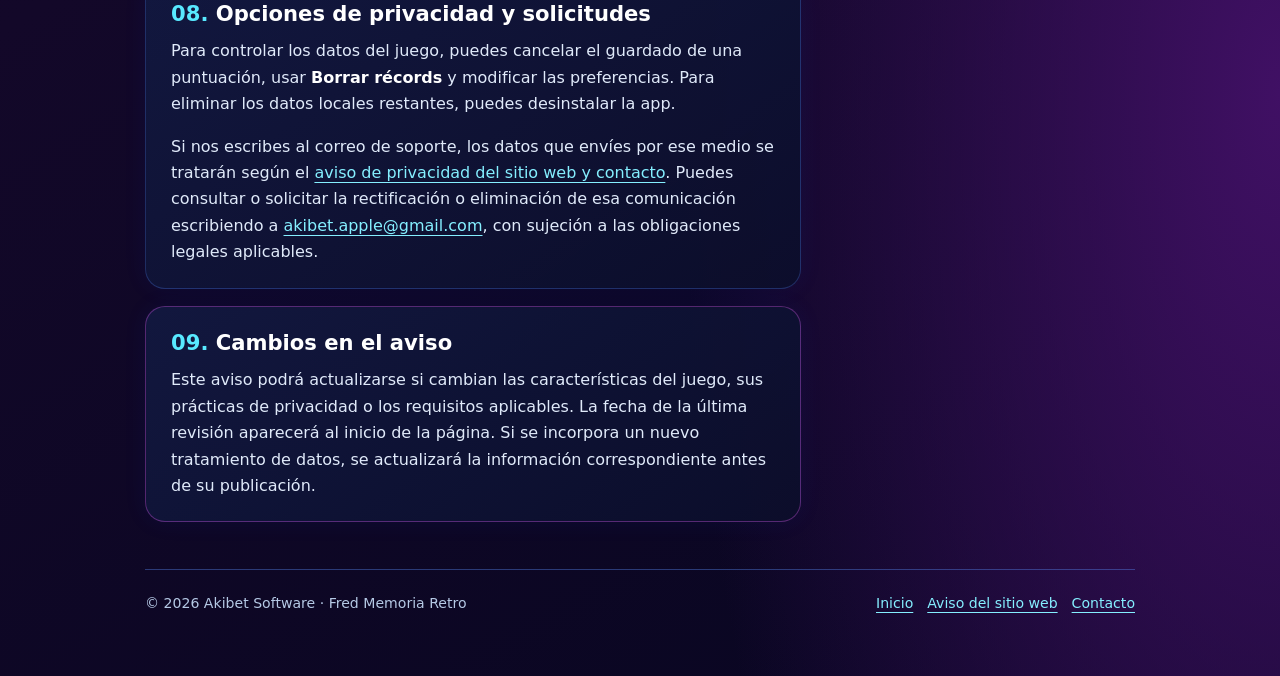
==== commit 1869a37d: "Add files via upload" ====
--- a/privacidad.html
+++ b/privacidad.html
@@ -1,54 +1,62 @@
 <!doctype html>
-<html lang="es">
+<html lang="es-MX">
 <head>
-  <meta charset="utf-8">
-  <meta name="viewport" content="width=device-width, initial-scale=1">
-  <meta name="theme-color" content="#09051c">
-  <meta name="description" content="Conoce el aviso de privacidad del sitio oficial de Fred Memoria Retro y cómo se tratan las comunicaciones de soporte.">
-  <meta name="color-scheme" content="dark">
-  <link rel="icon" type="image/png" href="assets/favicon.png">
-  <link rel="stylesheet" href="styles.css">
-  <title>Aviso de privacidad | Fred Memoria Retro</title>
+  <meta charset="utf-8"/>
+  <meta name="viewport" content="width=device-width,initial-scale=1"/>
+  <meta name="theme-color" content="#080621"/>
+  <meta name="description" content="Aviso de privacidad de la aplicación iOS: conoce cómo se maneja tu privacidad en Fred Memoria Retro."/>
+  <link rel="icon" type="image/png" href="assets/favicon.png"/>
+  <title>Aviso de privacidad de la aplicación iOS | Fred Memoria Retro</title>
+  <style>
+:root{color-scheme:dark;--bg:#050518;--bg2:#130829;--panel:#101637;--panel2:#0b1337;--ink:#f1f7ff;--muted:#c7d7ef;--cyan:#58e9ff;--pink:#ff5fdd;--gold:#ffdb5a}
+*{box-sizing:border-box}html{scroll-behavior:smooth}body{margin:0;min-height:100vh;background:radial-gradient(ellipse 78% 28% at 50% -7%,#3144a9 0,transparent 72%),radial-gradient(ellipse 64% 48% at 100% 85%,#401064 0,transparent 73%),linear-gradient(150deg,var(--bg),var(--bg2) 70%,#080621);color:var(--ink);font:16px/1.65 system-ui,-apple-system,BlinkMacSystemFont,"Segoe UI",sans-serif}a{color:#85efff;text-underline-offset:4px}a:hover{color:#fff}a:focus-visible{outline:2px solid var(--gold);outline-offset:3px;border-radius:4px}.shell{width:min(100%,1030px);margin:auto;padding:25px 20px 56px}.nav{display:flex;align-items:center;justify-content:space-between;flex-wrap:wrap;gap:12px;margin-bottom:42px}.brand{font-weight:900;font-size:1.02rem;letter-spacing:.06em;color:#fff;text-decoration:none}.brand span{color:var(--cyan)}.navlinks{display:flex;gap:12px;flex-wrap:wrap;font-size:.89rem}.navlinks a{padding:7px 12px;border:1px solid #77eaff57;border-radius:999px;text-decoration:none;background:#101b42ad}.navlinks a.current{border-color:#ff69e3bb;color:#ffd9f7}.hero{border-top:4px solid transparent;border-image:linear-gradient(to right,var(--cyan),var(--pink),var(--gold)) 1;padding:23px 0 20px}.eyebrow{color:var(--cyan);font-size:.76rem;font-weight:850;letter-spacing:.16em;text-transform:uppercase;margin:0 0 14px}.hero h1{font-size:clamp(2.15rem,5.9vw,3.45rem);line-height:1.14;letter-spacing:-.035em;margin:0 0 15px;text-shadow:0 0 24px #15ceff45}.hero h1 em{font-style:normal;color:var(--gold)}.intro{font-size:clamp(1rem,2.2vw,1.14rem);color:#deebff;max-width:790px;margin:0 0 18px}.meta{display:flex;flex-wrap:wrap;column-gap:25px;row-gap:4px;color:var(--muted);font-size:.89rem}.hero-chip{display:inline-flex;align-items:center;gap:8px;border:1px solid #57ddff88;background:linear-gradient(115deg,#172f64bb,#2c1747cc);padding:7px 12px;border-radius:999px;color:#fff;font-size:.88rem;font-weight:750;margin-bottom:13px}.notice{margin:18px 0 30px;border:1px solid #58e3ff80;border-radius:20px;padding:20px 22px;background:linear-gradient(145deg,#16396aab,#241349cb);box-shadow:0 0 28px #06c9ff20}.notice strong{color:#fff}.notice p{margin:0}.split{display:grid;grid-template-columns:minmax(0,2.1fr) minmax(220px,1fr);gap:22px;align-items:start}.content section{margin-bottom:17px;padding:22px 25px;border:1px solid #5584ff43;border-radius:20px;background:linear-gradient(145deg,#121941ed,#0c0e2bef);box-shadow:0 0 24px #0552ff12}.content section:nth-child(3n){border-color:#f05bff51}.content h2{margin:0 0 11px;font-size:1.32rem;line-height:1.32;color:#fff}.content h2 .num{color:var(--cyan)}.content p{margin:.45em 0 1em;color:#e0eafa}.content p:last-child{margin-bottom:0}.content ul{padding-left:24px;margin:11px 0 9px}.content li{margin:.45em 0;color:#e0eafa}.content strong{color:#fff}.contents{position:sticky;top:18px;padding:19px 17px 18px;border-radius:20px;background:#0b1539e8;border:1px solid #50daff55}.contents h2{margin:0 0 12px;font-size:1.03rem;color:#fff}.contents a{display:block;font-size:.89rem;padding:5px 0;text-decoration:none;color:#bcdefc}.contents a:hover{text-decoration:underline;color:#fff}.contents hr{border:0;border-top:1px solid #4771a750;margin:13px 0}.emphasize{color:var(--gold)!important}.pills{display:flex;flex-wrap:wrap;gap:8px;margin:12px 0}.pill{border-radius:999px;padding:6px 10px;font-size:.79rem;border:1px solid #5de5ff78;background:#072449bb;color:#d7faff;font-weight:750}.footer{margin-top:30px;padding:22px 0 4px;border-top:1px solid #5a8fff60;color:#b5c9e5;display:flex;flex-wrap:wrap;gap:8px;justify-content:space-between;font-size:.88rem}.foot-links{display:flex;flex-wrap:wrap;gap:14px}.small{font-size:.9rem;color:#b9d0eb}.url{overflow-wrap:anywhere}.backtop{font-size:.88rem;text-decoration:none;font-weight:800}@media(max-width:820px){.split{grid-template-columns:1fr}.contents{position:static;order:-1}.contents nav{display:grid;grid-template-columns:repeat(2,minmax(0,1fr));column-gap:14px}.nav{margin-bottom:20px}}@media(max-width:530px){.shell{padding:18px 13px 32px}.hero{padding-top:17px}.content section{padding:17px 16px}.notice{padding:17px 16px}.contents nav{grid-template-columns:1fr}.navlinks{gap:7px}.navlinks a{padding:5px 9px}.meta{font-size:.83rem}}
+</style>
 </head>
-<body>
-  <a class="skip-link" href="#contenido">Saltar al contenido</a>
-  <div class="site-shell">
-    <header class="site-header">
-      <div class="container header-inner">
-        <a class="brand" href="./" aria-label="Fred Memoria Retro, inicio">
-          <img src="assets/favicon.png" alt="" width="45" height="45">
-          <span class="brand-name"><strong>FRED</strong><span>MEMORIA <em>RETRO</em></span></span>
-        </a>
-        <nav class="site-nav" aria-label="Navegación principal"><a href="./#como-jugar">Cómo jugar</a><a href="./#dificultades">Dificultades</a><a href="./#preguntas">Preguntas</a></nav>
-        <a class="header-contact" href="mailto:akibet.apple@gmail.com?subject=Privacidad%20Fred%20Memoria%20Retro">Contacto <span aria-hidden="true">↗</span></a>
-      </div>
-    </header>
-    <main id="contenido" class="privacy-main">
-      <div class="container privacy-layout">
-        <div class="privacy-hero">
-          <a class="back-link" href="./">← Volver al inicio</a>
-          <span class="section-label">TRANSPARENCIA Y CONFIANZA</span>
-          <h1>Aviso de <span class="gradient-title">privacidad.</span></h1>
-          <p>Información sobre los datos y las comunicaciones relacionados con el sitio web de Fred Memoria Retro.</p>
-          <div class="privacy-meta"><span>Última actualización: 1 de noviembre de 2026</span><span>Contacto: <a href="mailto:akibet.apple@gmail.com">akibet.apple@gmail.com</a></span></div>
-        </div>
-        <div class="privacy-content">
-          <aside class="privacy-sidebar" aria-label="Contenido del aviso"><h2>En esta página</h2><a href="#responsable">Responsable</a><a href="#alcance">Alcance</a><a href="#datos">Datos tratados</a><a href="#finalidades">Finalidades</a><a href="#terceros">Alojamiento y terceros</a><a href="#conservacion">Conservación</a><a href="#derechos">Tus derechos</a><a href="#cambios">Cambios al aviso</a></aside>
-          <article class="privacy-article">
-            <section id="responsable"><h2>1. Responsable y contacto</h2><p>El contacto para asuntos relacionados con este sitio y las comunicaciones de soporte de <strong>Fred Memoria Retro</strong> es <a href="mailto:akibet.apple@gmail.com">akibet.apple@gmail.com</a>. Puedes escribir a esta dirección para preguntas sobre privacidad o el uso de la información enviada por correo.</p></section>
-            <section id="alcance"><h2>2. Alcance de este aviso</h2><p>Este aviso describe el funcionamiento del <strong>sitio web informativo</strong> de Fred Memoria Retro y el tratamiento de mensajes enviados voluntariamente a su correo de contacto.</p><p>La aplicación móvil es un producto distinto de este sitio. Sus prácticas de privacidad —incluyendo servicios de terceros, análisis, diagnóstico o sincronización, si los hubiera— deben confirmarse en la versión de la app que se publique. No debe interpretarse este aviso como una certificación de las prácticas técnicas de una compilación no verificada.</p></section>
-            <section id="datos"><h2>3. ¿Qué información se trata?</h2><p><strong>Al visitar el sitio:</strong> las páginas son estáticas. No incluyen formularios de registro, cuentas de usuario, publicidad personalizada ni scripts propios de analítica o seguimiento. El servicio de alojamiento puede procesar datos técnicos de conexión conforme a sus propias políticas.</p><p><strong>Al enviar un correo:</strong> recibimos la dirección de email, el contenido del mensaje y los datos que decidas compartir. Te recomendamos no incluir contraseñas ni información personal innecesaria.</p><p><strong>Datos de partidas:</strong> el sitio web no dispone de una función para recibir puntuaciones o registros de juego. Las funciones y el almacenamiento de datos dentro de la aplicación móvil deben comprobarse de manera independiente.</p></section>
-            <section id="finalidades"><h2>4. Finalidades</h2><p>Utilizamos la información enviada por correo para responder consultas, atender reportes de errores, dar soporte y recibir comentarios o sugerencias. No vendemos la información que nos envías para obtener soporte.</p></section>
-            <section id="terceros"><h2>5. Alojamiento y proveedores externos</h2><p>Este sitio está preparado para alojarse en <strong>GitHub Pages</strong>, servicio operado por GitHub. Al acceder, GitHub puede tratar información técnica, como direcciones IP y registros de acceso, conforme a sus condiciones y política de privacidad. Consulta la <a href="https://docs.github.com/es/site-policy/privacy-policies/github-general-privacy-statement" target="_blank" rel="noopener noreferrer">declaración de privacidad de GitHub</a>.</p><p>Si decides enviar un correo electrónico, la comunicación también se procesará a través de tu proveedor de correo y del servicio de correo utilizado por el responsable del sitio.</p></section>
-            <section id="conservacion"><h2>6. Conservación y seguridad</h2><p>Los mensajes de soporte se conservan durante el tiempo razonablemente necesario para atender la consulta, realizar seguimiento y cumplir obligaciones aplicables. Se procura limitar el acceso a la información a quien necesite atenderla. Ninguna transmisión por internet puede garantizarse completamente segura.</p></section>
-            <section id="derechos"><h2>7. Tus derechos y solicitudes</h2><p>Puedes solicitar información, corrección o eliminación de los datos que hayas proporcionado por correo, sujeto a las obligaciones legales aplicables. Envía tu solicitud a <a href="mailto:akibet.apple@gmail.com?subject=Solicitud%20de%20privacidad%20Fred%20Memoria%20Retro">akibet.apple@gmail.com</a>, indicando el correo desde el que nos contactaste y qué necesitas.</p><p>Si una persona menor de edad requiere asistencia, recomendamos que el mensaje lo envíe su madre, padre o tutor.</p></section>
-            <section id="cambios"><h2>8. Cambios al aviso</h2><p>Este aviso podrá actualizarse cuando cambien el sitio web, las funciones del producto o los requisitos aplicables. La fecha de revisión se mostrará al principio de esta página.</p></section>
-            <div class="privacy-end"><h2>¿Tienes preguntas sobre privacidad?</h2><p>Estamos disponibles en el correo de soporte.</p><a class="btn btn-primary" href="mailto:akibet.apple@gmail.com?subject=Consulta%20de%20privacidad%20Fred%20Memoria%20Retro">✉ &nbsp; akibet.apple@gmail.com</a></div>
-          </article>
-        </div>
-      </div>
-    </main>
-    <footer class="site-footer"><div class="container footer-inner"><a class="brand footer-brand" href="./" aria-label="Volver al inicio"><img src="assets/favicon.png" alt="" width="38" height="38"><span class="brand-name"><strong>FRED</strong><span>MEMORIA <em>RETRO</em></span></span></a><p>© 2026 Fred Memoria Retro.</p><div class="footer-links"><a href="./">Inicio</a><a href="mailto:akibet.apple@gmail.com">Contacto</a></div></div></footer>
+<body id="inicio">
+<div class="shell">
+<nav class="nav" aria-label="Navegación principal">
+  <a class="brand" href="./index.html">FRED <span>MEMORIA RETRO</span></a>
+  <div class="navlinks">
+    <a href="./index.html">Inicio</a>
+    <a href="./privacidad.html" class="current" aria-current="page">Privacidad de la app</a>
+    <a href="./privacidad-sitio.html" >Privacidad del sitio</a>
   </div>
+</nav>
+<header class="hero">
+  <p class="eyebrow">TRANSPARENCIA Y CONFIANZA · AKIBET SOFTWARE</p>
+  <span class="hero-chip">APLICACIÓN MÓVIL · iOS</span>
+  <h1>Aviso de privacidad<br><em>de la aplicación iOS</em></h1>
+  <p class="intro">Esta política explica cómo funciona la privacidad de <strong>Fred Memoria Retro para iPhone</strong>. No describe el tratamiento de información técnica del sitio web informativo.</p>
+  <div class="meta"><span>Última actualización: 2 de noviembre de 2026</span><span>Contacto: <a href="mailto:akibet.apple@gmail.com">akibet.apple@gmail.com</a></span></div>
+</header>
+<div class="notice"><p><strong>Resumen:</strong> el juego no recopila ni envía datos personales o estadísticas al desarrollador ni a servicios de analítica. Los nombres y récords se guardan <strong>solo en el iPhone</strong>. No hay publicidad de terceros. <strong>Jugar no requiere internet</strong>; visitar el aviso publicado en la web sí lo requiere.</p></div>
+<div class="split">
+  <main class="content" id="contenido"><section id="responsable" aria-labelledby="s1"><h2 id="s1"><span class="num">01.</span> Responsable y contacto</h2><p>Akibet Software es responsable de la publicación de <strong>Fred Memoria Retro</strong>. Para consultas relativas a la privacidad de la aplicación, escríbenos a <a href="mailto:akibet.apple@gmail.com">akibet.apple@gmail.com</a>.</p><p>Este aviso se refiere <strong>exclusivamente a la aplicación móvil para iPhone</strong>. Las visitas al sitio web y los correos de soporte se explican en el <a href="./privacidad-sitio.html">aviso de privacidad del sitio web</a>.</p></section>
+<section id="alcance" aria-labelledby="s2"><h2 id="s2"><span class="num">02.</span> Alcance y funcionamiento</h2><p>Fred Memoria Retro es un juego de memoria visual y auditiva dirigido al <strong>público general</strong>, no exclusivamente a niños. No exige crear una cuenta, registrarse, iniciar sesión, proporcionar datos de contacto ni acceder a servicios externos para jugar.</p><p><strong>Las partidas y funciones principales operan sin conexión a internet.</strong> La consulta voluntaria de un enlace a este aviso en su versión web sí requiere conexión.</p></section>
+<section id="datos" aria-labelledby="s3"><h2 id="s3"><span class="num">03.</span> Información almacenada únicamente en el dispositivo</h2><p>El juego utiliza almacenamiento local en el iPhone para recordar los siguientes elementos:</p><ul><li><strong>Nombre o apodo:</strong> el que el jugador escribe voluntariamente al guardar un resultado en el Top Ten. También puede elegir «Cancelar» y no guardar el registro.</li><li><strong>Puntuaciones y progreso:</strong> puntos, nivel, grado de dificultad, mejores resultados y registros necesarios para el Top Ten.</li><li><strong>Preferencias del juego:</strong> por ejemplo, activación o desactivación del sonido.</li></ul><p><strong>Estos datos permanecen en el dispositivo.</strong> La aplicación no los envía a Akibet Software ni a servidores de terceros. El desarrollador no tiene acceso remoto a los nombres o puntuaciones almacenados localmente.</p></section>
+<section id="fines" aria-labelledby="s4"><h2 id="s4"><span class="num">04.</span> Para qué sirve el almacenamiento local</h2><p>El almacenamiento local se utiliza para mostrar récords, calcular y recordar mejores puntuaciones, mantener opciones elegidas por el usuario y facilitar la continuidad de la experiencia del juego.</p><p>No se utiliza para publicidad personalizada, análisis comerciales, seguimiento entre apps o sitios, creación de perfiles de usuarios ni identificación del dispositivo.</p></section>
+<section id="terceros" aria-labelledby="s5"><h2 id="s5"><span class="num">05.</span> Analítica, publicidad y comunicación con terceros</h2><div class="pills"><span class="pill">Sin SDK de analítica</span><span class="pill">Sin anuncios de terceros</span><span class="pill">Sin rastreo</span><span class="pill">Sin cuentas</span></div><p>La aplicación <strong>no incorpora servicios de analítica de terceros, redes publicitarias ni SDK de rastreo</strong>. No recopila ni transmite a Akibet Software datos de uso, ubicación, contactos, identificadores de dispositivo ni información personal para ningún fin.</p><p>No comparte con terceros nombres, récords, estadísticas de partidas o preferencias. No utiliza servicios externos de autenticación, sincronización ni procesamiento de datos para que el juego funcione.</p><p>La descarga y distribución mediante la App Store, los eventuales informes gestionados por el sistema iOS y otros servicios propios de Apple se rigen por las políticas y ajustes de Apple, independientes del almacenamiento local del juego.</p></section>
+<section id="internet" aria-labelledby="s6"><h2 id="s6"><span class="num">06.</span> Acceso voluntario a la versión web del aviso</h2><p>La aplicación puede ofrecer un enlace a <a class="url" href="https://akibetapple-ai.github.io/fred-memoria-retro/privacidad.html">https://akibetapple-ai.github.io/fred-memoria-retro/privacidad.html</a>. <strong>Solo al abrir voluntariamente la página web se utiliza internet</strong>; no se necesita para jugar.</p><p>La página pública se aloja en GitHub Pages. Al visitarla, el servicio de alojamiento puede procesar datos técnicos de conexión conforme a sus propias prácticas. El <a href="./privacidad-sitio.html">aviso del sitio web</a> explica este tratamiento por separado.</p></section>
+<section id="conservacion" aria-labelledby="s7"><h2 id="s7"><span class="num">07.</span> Conservación y eliminación de datos locales</h2><p>Las puntuaciones y nombres guardados permanecen en el iPhone hasta que el usuario los elimine mediante <strong>Configuración → Borrar récords</strong>, borre los datos correspondientes o desinstale la aplicación. Las preferencias se conservan hasta que se cambian o se elimina la aplicación.</p><p>Como Akibet Software no recibe estos registros, <strong>no puede consultarlos, recuperarlos ni borrarlos de forma remota</strong>. Si el dispositivo utiliza copias de seguridad del sistema, su contenido y conservación dependen de los ajustes del usuario y de los servicios de Apple.</p></section>
+<section id="derechos" aria-labelledby="s8"><h2 id="s8"><span class="num">08.</span> Opciones de privacidad y solicitudes</h2><p>Para controlar los datos del juego, puedes cancelar el guardado de una puntuación, usar <strong>Borrar récords</strong> y modificar las preferencias. Para eliminar los datos locales restantes, puedes desinstalar la app.</p><p>Si nos escribes al correo de soporte, los datos que envíes por ese medio se tratarán según el <a href="./privacidad-sitio.html">aviso de privacidad del sitio web y contacto</a>. Puedes consultar o solicitar la rectificación o eliminación de esa comunicación escribiendo a <a href="mailto:akibet.apple@gmail.com">akibet.apple@gmail.com</a>, con sujeción a las obligaciones legales aplicables.</p></section>
+<section id="actualizaciones" aria-labelledby="s9"><h2 id="s9"><span class="num">09.</span> Cambios en el aviso</h2><p>Este aviso podrá actualizarse si cambian las características del juego, sus prácticas de privacidad o los requisitos aplicables. La fecha de la última revisión aparecerá al inicio de la página. Si se incorpora un nuevo tratamiento de datos, se actualizará la información correspondiente antes de su publicación.</p></section></main>
+  <aside class="contents" aria-label="Contenido de esta política">
+    <h2>En esta página</h2>
+    <nav aria-label="Secciones de la política"><a href="#responsable">1. Responsable y contacto</a>
+<a href="#alcance">2. Alcance y funcionamiento</a>
+<a href="#datos">3. Información almacenada únicamente en el dispositivo</a>
+<a href="#fines">4. Para qué sirve el almacenamiento local</a>
+<a href="#terceros">5. Analítica, publicidad y comunicación con terceros</a>
+<a href="#internet">6. Acceso voluntario a la versión web del aviso</a>
+<a href="#conservacion">7. Conservación y eliminación de datos locales</a>
+<a href="#derechos">8. Opciones de privacidad y solicitudes</a>
+<a href="#actualizaciones">9. Cambios en el aviso</a></nav>
+    <hr/>
+    <a href="./privacidad-sitio.html">Consultar: Aviso del sitio web</a>
+    <a class="backtop" href="#inicio">↑ Volver arriba</a>
+  </aside>
+</div>
+<footer class="footer"><div>© 2026 Akibet Software · Fred Memoria Retro</div><div class="foot-links"><a href="./index.html">Inicio</a><a href="./privacidad-sitio.html">Aviso del sitio web</a><a href="mailto:akibet.apple@gmail.com">Contacto</a></div></footer>
+</div>
 </body>
-</html>
+</html>
